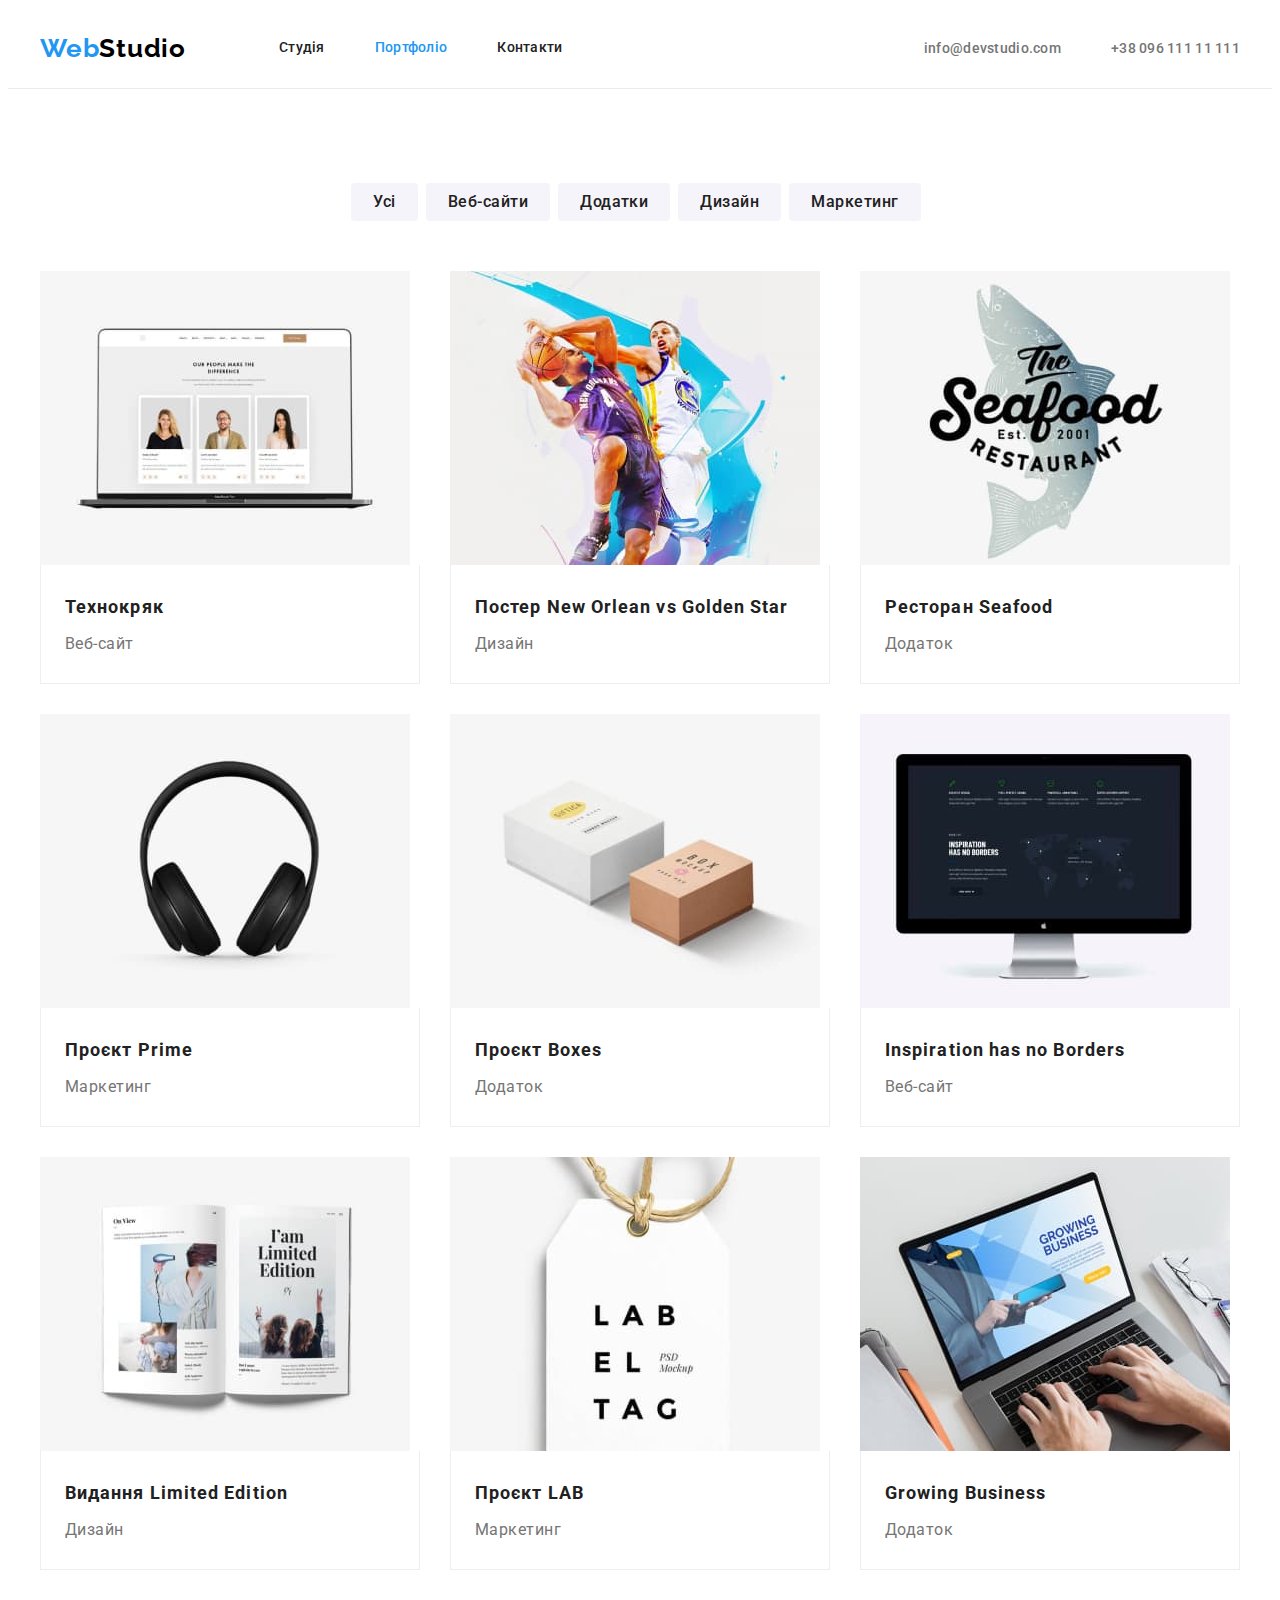
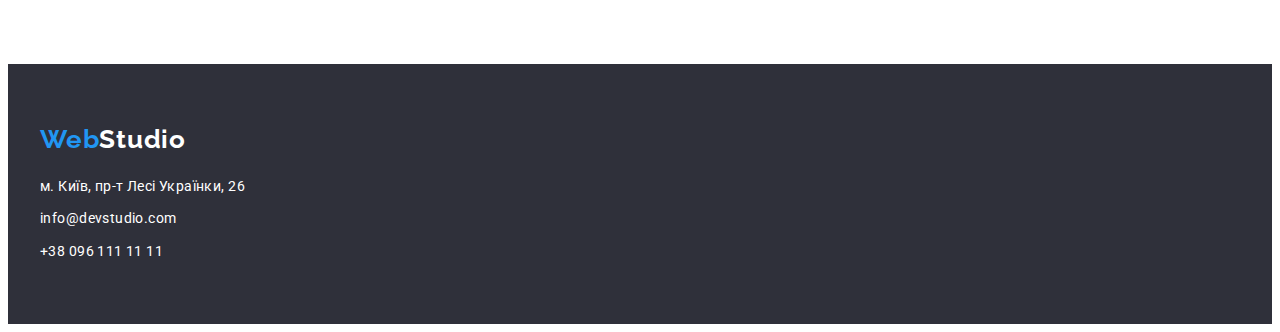
==== portfolio.html @ 35f29883 "Скопированный репозиторий 3" ====
<!DOCTYPE html>
<html lang="uk">

<head>
    <meta charset="UTF-8">
    <meta http-equiv="X-UA-Compatible" content="IE=edge">
    <meta name="viewport" content="width=device-width, initial-scale=1.0">
    <title>Document</title>

 <!-- Fonts -->

    <link rel="preconnect" href="https://fonts.googleapis.com">
    <link rel="preconnect" href="https://fonts.gstatic.com" crossorigin>
    <link href="https://fonts.googleapis.com/css2?family=Raleway:wght@700&family=Roboto:wght@400;500;700;900&display=swap"
        rel="stylesheet">

 <!--Modern-normalize  -->
    
    <link rel="stylesheet" href="https://cdnjs.cloudflare.com/ajax/libs/modern-normalize/1.1.0/modern-normalize.min.css"
        integrity="sha512-wpPYUAdjBVSE4KJnH1VR1HeZfpl1ub8YT/NKx4PuQ5NmX2tKuGu6U/JRp5y+Y8XG2tV+wKQpNHVUX03MfMFn9Q=="
        crossorigin="anonymous" referrerpolicy="no-referrer" />
    
 <!--Custom styles-->

    <link rel="stylesheet" href="./css/styles.css">

</head>

<body>
    <!--Шапка сторінки-->
    <header class="heder line">
        <div class="container main">
            <nav class="navigation">
                <a href="/" lang="en" class="logo link"> <span class="accent">Web</span>Studio</a>
                <ul class="site-nav">
                    <li class="item"><a href="./index.html" class="link">Студія</a></li>
                    <li class="item"><a href="" class="link current">Портфоліо</a></li>
                    <li class="item"><a href="" class="link">Контакти</a></li>
                </ul>
                </nav>
                <ul class="auth-nav">
                    <li class="item">
                        <a href="mailto:info@devstudio.com" class="link">info@devstudio.com </a>
                    </li>
                    <li class="item">
                        <a href="tel:+380961111111" class="link">+38 096 111 11 111</a>
                    </li>
                </ul>
                </div>
                </header>
    <!-- Main -->
    <main>
        <section class="portfolio section">
            <div class="container">
                <h1 hidden>Портфоліо</h1>
                <ul class="portfolio-filter ">
                    <li class="portfolio-item"><button type="button" class="button">Усі</button>
                    <li class="portfolio-item"><button type="button" class="button">Веб-сайти</button>
                    <li class="portfolio-item"><button type="button" class="button">Додатки</button>
                    <li class="portfolio-item"><button type="button" class="button">Дизайн</button>
                    <li class="portfolio-item"><button type="button" class="button">Маркетинг</button>
                </ul>
                <ul class="project-list">
                    <li class="project-item">
                        <a href="" class="link">
                            <img src="./images/portfolio/img(1).jpg" alt="Ноутбук" width="370">
                            <div class="project-infa">
                                <h2 class="project-title">Технокряк</h2>
                                <p class="project-text">Веб-сайт</p>
                            </div>
                        </a>
                    </li>
                    <li class="project-item">
                        <a href="" class="link">
                            <img src="./images/portfolio/img(2).jpg" alt="Гра у баскетбол" width="370" class="project-img">
                            <div class="project-infa">
                                <h2 class="project-title">Постер New Orlean vs Golden Star</h2>
                                <p class="project-text">Дизайн</p>
                            </div>
                        </a>
                    </li>
                    <li class="project-item">
                        <a href="" class="link">
                            <img src="./images/portfolio/img(3).jpg" alt="Серветка" width="370">
                            <div class="project-infa">
                                <h2 class="project-title">Ресторан Seafood</h2>
                                <p class="project-text">Додаток</p>
                            </div>
                        </a>
                    </li>
                    <li class="project-item">
                        <a href="" class="link">
                            <img src="./images/portfolio/img(4).jpg" alt="Навушники" width="370">
                            <div class="project-infa">
                                <h2 class="project-title">Проєкт Prime</h2>
                                <p class="project-text">Маркетинг</p>
                            </div>
                        </a>
                    </li>
                    <li class="project-item">
                        <a href="" class="link">
                            <img src="./images/portfolio/img(5).jpg" alt="Коробки" width="370">
                            <div class="project-infa">
                                <h2 class="project-title">Проєкт Boxes</h2>
                                <p class="project-text">Додаток</p>
                            </div>
                        </a>
                    </li>
                    <li class="project-item">
                        <a href="" class="link">
                            <img src="./images/portfolio/img(6).jpg" alt="Монитор" width="370">
                            <div class="project-infa">
                                <h2 lang="eu" class="project-title">Inspiration has no Borders</h2>
                                <p class="project-text">Веб-сайт</p>
                            </div>
                        </a>
                    </li>
                    <li class="project-item">
                        <a href="" class="link">
                            <img src="./images/portfolio/img(7).jpg" alt="Книга" width="370">
                            <div class="project-infa">
                                <h2 class="project-title">Видання Limited Edition</h2>
                                <p class="project-text">Дизайн</p>
                            </div>
                        </a>
                    </li>
                    <li class="project-item">
                        <a href="" class="link">
                            <img src="./images/portfolio/img(8).jpg" alt="Бірка" width="370">
                            <div class="project-infa">
                                <h2 class="project-title">Проєкт LAB</h2>
                                <p class="project-text">Маркетинг</p>
                            </div>
                        </a>
                    </li>
                    <li class="project-item">
                        <a href="" class="link">
                            <img src="./images/portfolio/img(9).jpg" alt="Робота на ноутбуке" width="370">
                            <div class="project-infa">
                                <h2 lang="eu" class="project-title">Growing Business</h2>
                                <p class="project-text">Додаток</p>
                            </div>
                        </a>
                    </li>
                </ul>
            </div>
        </section>
    </main>
<!--Футер-->
<footer class="footer">
    <div class="container">
        <a href="/" lang="en" class="footer-logo link"><span class="accent">Web</span>Studio</a>
        <address class="footer-adress">
            <p class="footer-text">м. Київ, пр-т Лесі Українки, 26</p>
            <ul class="footer-list">
                <li><a href="mailto:info@devstudio.com" class="footer-item indent link">info@devstudio.com</a></li>
                <li><a href="tel:+380961111111" class="footer-item link">+38 096 111 11 11</a></li>
            </ul>
        </address>
    </div>
</footer>
</body>

</html>
---- css/styles.css ----
/* основной цвет текста (заголовков) #212121 */
/* вторичный цвет текста (параграфов) #757575  */
/* акцент #2196F3 */
/* белый цвет текста #FFFFFF*/

/* основной цвет фона  #F5F5F5*/
/* цвет фона в heder #FFFFFF */
/* цвет фона секция Bg и футер #2F303A */
/* цвет фона секция Склад команды#F5F4FA */

:root {
    --primary-text-color: #212121;
    --text-color: #757575;
    --accent-color: #2196F3;
    --white-color: #FFFFFF;
    --black-color: #000000;

    --background-color: #FFFFFF;
    --background-color-secondary: #F5F4FA;
    --background-color-third: #2F303A;
    --background-color-accent: #2196F3;
    --background-color-aktive: #188CE8;

    --border-portfolio: #EEEEEE;
    --border-line: #ECECEC;
}

body {
 font-family: Roboto, sans-serif;
 color: var(--primary-text-color);
 background-color: var(--background-color);
}
 
/* reset style */

h1,
h2,
h3,
h4,
h5,
h6,
p {
 margin: 0;
}

ul {
 list-style: none;
 padding: 0;
 margin: 0;
}

.link {
 text-decoration: none;
}
 
img {
    display: block;
    max-width: 100%;
    height: auto;
}

.container {
    width: 1200px;
    padding-left: 15px;
    padding-right: 15px;
    margin-left: auto;
    margin-right: auto;

    /* outline: 2px solid blue; */
}

.section {
    padding-top: 94px;
    padding-bottom: 94px;
    /* outline: 2px solid orange; */

}

/*-------------header-------------*/


.heder {
 background-color: var(--background-colorl);
  
}

.line {
 border-bottom: 1px solid var(--border-line);
 
}

.main {
    display: flex;
    align-items: center;
}

/* logo */

.logo {
 margin-right: 93px;
 
 font-family: Raleway;
 font-weight: 700;
 font-size: 26px;
 line-height: 1.19;
 letter-spacing: 0.03em;
 color: var(--black-color);
} 
  
.accent {
 color: var(--accent-color);
}

/* nav */
/* site-nav */

.navigation {
    display: flex;
    align-items: center;
}

.site-nav {
    display: flex;
    align-items: center;
    
}

.site-nav .item:not(:last-child) {
    margin-right: 50px;

}

.site-nav .link {
    display: block;
    padding-top: 32px;
    padding-bottom: 32px;

    font-weight: 500;
    font-size: 14px;
    line-height: 1.14;
    letter-spacing: 0.02em;
    color: var(--primary-text-color);
}

.site-nav .link.current {
 color: var(--accent-color);
}

.site-nav .link:hover,
.site-nav .link:focus {
color: var(--accent-color);

}

/*  auth-nav*/

.auth-nav {
    display: flex;
    align-items: center;
    margin-left: auto;
        
} 

.auth-nav .item:not(:last-child) {
    margin-right: 50px;

}
.auth-nav .link:hover,
.auth-nav .link:focus {
color: var(--accent-color);
}

.auth-nav .link {
       
    font-weight: 500;
    font-size: 14px;
    line-height: 1.14;
    letter-spacing: 0.02em;   
    color: var(--text-color);
}

/*--------------- main-------------- */

/* bg */

.section-bg {
    padding-top: 200px;
    padding-bottom: 200px;
   
    background-color:var(--background-color-third);
 
}
  
.bg {
 text-align: center;
}

.section-bg-title {
    margin-right: auto;
    margin-left: auto;
    margin-bottom: 30px;

    width: 721px;
    font-weight: 900;
    font-size: 44px;
    line-height: 1.36;
    
    letter-spacing: 0.06em;
    text-transform: uppercase;
    color: var(--white-color);

}

.section-bg-button {
    font-family: inherit;
    font-weight: 700;
    font-size: 16px;
    line-height: 1.87;
    letter-spacing: 0.06em;
    cursor: pointer;
    color: var(--white-color);
    background-color: var(--background-color-accent);
    border: none;
    padding: 10px 32px;
    border-radius: 4px;
    min-width: 216px;
    min-height: 50px;
    left: 677px;
    top: 445px;

}

.section-bg-button:hover,
.section-bg-button:focus {
    background-color: var(--background-color-aktive);
    text-shadow: 0px 4px 4px #000000;
       
}

/*  Інформація про сферу діяльності*/

/*  Приховали заголовок*/

.visually-hidden {
  position: absolute;
  white-space: nowrap;
  width: 1px;
  height: 1px;
  overflow: hidden;
  border: 0;
  padding: 0;
  clip: rect(0 0 0 0);
  clip-path: inset(50%);
  margin: -1px;
}


.activity-section {
    padding-top: 94px;
    
}


.activity-list {
    display: flex;
    
}

.activity-item {
    flex-basis: calc((100% - 90px) / 4);
    margin-right: 30px;
    margin-bottom: 30px;
}


.activity-item:nth-child(4n) {
    margin-right: 0px;
}

.activity-item:nth-last-child(-n+4) {
    margin-bottom: 0px;
}


.activity-title {
    margin-bottom: 10px;

    font-size: 14px;
    line-height: 1.14;
    letter-spacing: 0.03em;
    text-transform: uppercase;
}    

.activity-text {
    font-size: 14px;
    line-height: 24px;
    letter-spacing: 0.03em;
    color: var(--text-color);
}

/* сфера діяльності */

.work-section {
 padding-bottom: 94px;
}

.work-list {
    display: flex;
    flex-wrap: wrap;
    gap: 30px;

}

.work-item {
    flex-basis: calc((100% - 60px) / 3);
    
}

.work-title, .team-title {
    margin-bottom: 50px;

    font-size: 36px;
    line-height: 1.16;
    text-align: center;
    letter-spacing: 0.03em;
}


/* Склад команды */

.team-box {
    display: flex;
    flex-wrap: wrap;
    gap: 30px;
}

.box {
    text-align: center;
    padding: 30px;
}
.team-list {
 flex-basis: calc((100% - 90px) / 4);
}

.team-section {
 background-color: var(--background-color-secondary);
}

.team-list {
    background-color: var(--background-color);
}

.team-subtitle {
    margin-bottom: 10px;

    font-weight: 500;
    font-size: 16px;
    line-height: 1.18;  
    
    letter-spacing: 0.03em;
    
}

.team-text {
    font-size: 16px;
    line-height: 1.18;
    text-align: center;
    letter-spacing: 0.03em;
    color: var(--text-color);
}

/* footer */

.footer {
    padding-top: 60px;
    padding-bottom: 60px;

    background-color: var(--background-color-third);

}

.footer .footer-logo {
    margin-bottom: 20px;
    display: block;
    font-family: 'Raleway';
    font-weight: 700;
    font-size: 26px;
    line-height: 1.19;
    letter-spacing: 0.03em;
    color: var(--white-color);
}


.footer-adress {
    font-style: normal;
}

.footer .footer-text {
    margin-bottom: 9px;

    font-size: 14px;
    line-height: 1.71;
    letter-spacing: 0.03em;
    color: var(--white-color);
}

.footer-list .footer-item {
    display: block;
    
    font-style: normal;
    font-weight: 400;
    font-size: 14px;
    line-height: 1.71;         
    letter-spacing: 0.03em;
    color: var(--white-color);
  
}

.indent {
margin-bottom: 9px;
}

.footer-list .footer-item:hover,
.footer-list .footer-item:focus {
    color: var(--accent-color);
} */



/*----------------------Портфоліо------------------ */

/* section-portfolio */

.portfolio {
 background-color: var(--background-color);
 padding-top: 100px;
 padding-bottom: 94px;
}

/*button*/
.portfolio-filter {
    display: flex;
    align-items: center;
    margin-bottom: 50px;
    justify-content: center;
  
}

.portfolio-item {
 margin-right: 8px;
 
}

.portfolio-filter .button {
    padding-top: 6px;
    padding-bottom: 6px;
    padding-left: 22px;
    padding-right: 22px;
    display: block;


    font-family: 'Roboto';
    font-weight: 500;
    font-size: 16px;
    line-height: 1.62;    
    text-align: center;
    letter-spacing: 0.03em;
    color: var(--primary-text-color);
    background-color: var(--background-color-secondary);
    border-radius: 4px;
    border: none;
    cursor: pointer;
}

.portfolio-filter .button:hover,
.portfolio-filter .button:focus {
 color: var(--white-color);
 background-color: var(--accent-color);
}

.project-list {
    display: flex;
    flex-wrap: wrap;
    gap: 30px;
}

.project-item {
    flex-basis: calc((100% - 60px) / 3);
}

.project-infa {
    padding: 24px;
    border-left: 1px solid var(--border-portfolio);
    border-right: 1px solid var(--border-portfolio);
    border-bottom: 1px solid var(--border-portfolio);
}


.project-title {
    font-size: 18px;
    line-height: 2;
    letter-spacing: 0.06em;
    color: var(--primary-text-color);
    margin-bottom: 4px;
}

.project-text {
    font-size: 16px;
    line-height: 1.87;
    letter-spacing: 0.03em;
    color: var(--text-color);
    
}
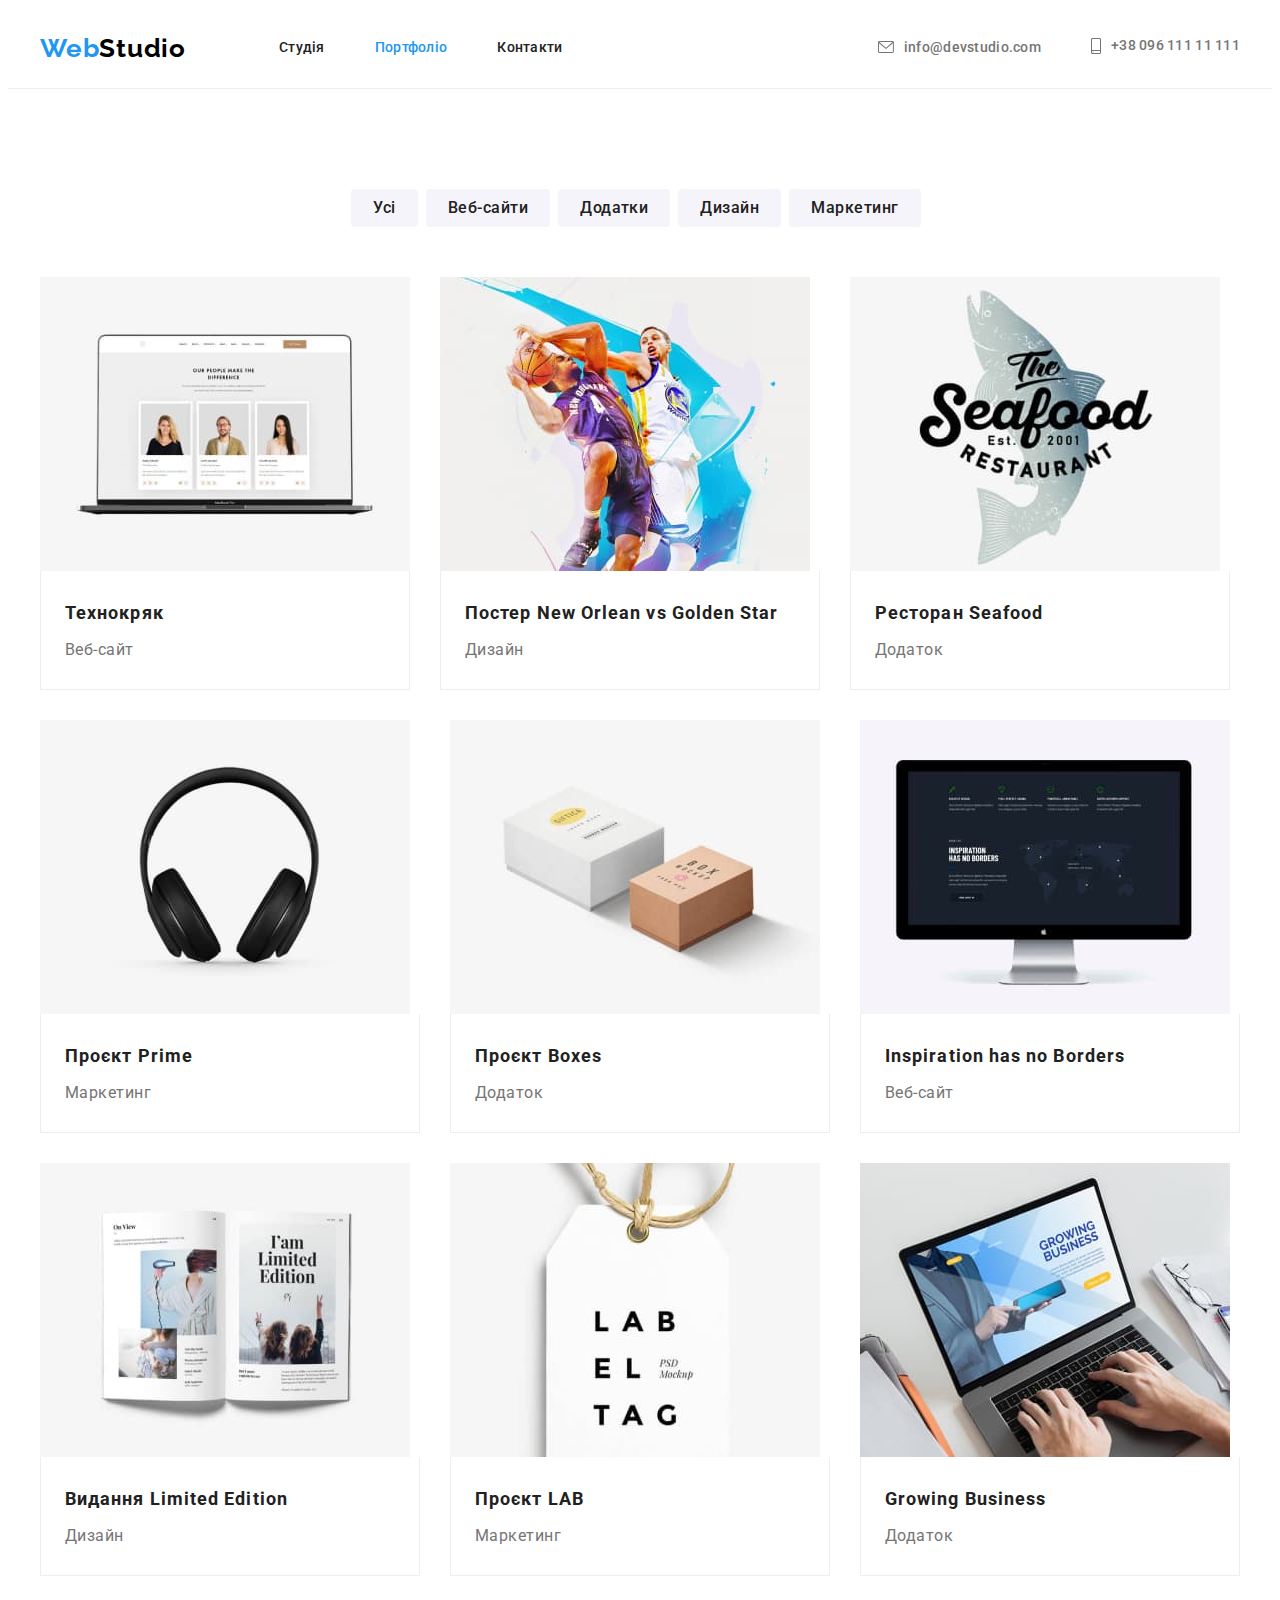
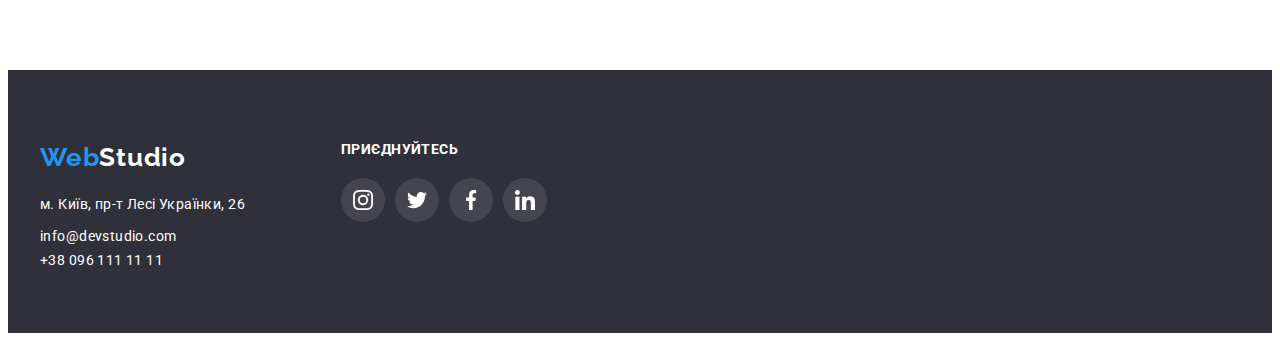
==== commit 557bdd0c: "Для сдачи" ====
--- a/portfolio.html
+++ b/portfolio.html
@@ -39,12 +39,20 @@
                 </ul>
                 </nav>
                 <ul class="auth-nav">
-                    <li class="item">
-                        <a href="mailto:info@devstudio.com" class="link">info@devstudio.com </a>
-                    </li>
-                    <li class="item">
-                        <a href="tel:+380961111111" class="link">+38 096 111 11 111</a>
-                    </li>
+                <li class="item">
+                    <a href="mailto:info@devstudio.com" class="link envelope">
+                        <svg class="envelope-icon" width="16" height="12">
+                            <use href="./images/icons.svg#icon-envelope"></use>
+                        </svg>
+                        info@devstudio.com </a>
+                </li>
+                <li class="item">
+                    <a href="tel:+380961111111" class="link smartphone">
+                        <svg class="smartphone-icon" width="10" height="16">
+                            <use href="./images/icons.svg#icon-smartphone"></use>
+                        </svg>
+                        +38 096 111 11 111</a>
+                </li>
                 </ul>
                 </div>
                 </header>
@@ -61,15 +69,17 @@
                     <li class="portfolio-item"><button type="button" class="button">Маркетинг</button>
                 </ul>
                 <ul class="project-list">
-                    <li class="project-item">
-                        <a href="" class="link">
-                            <img src="./images/portfolio/img(1).jpg" alt="Ноутбук" width="370">
-                            <div class="project-infa">
-                                <h2 class="project-title">Технокряк</h2>
-                                <p class="project-text">Веб-сайт</p>
-                            </div>
-                        </a>
-                    </li>
+                    <atticle class="project-cart">
+                        <li class="project-item">
+                            <a href="" class="link">
+                                <img src="./images/portfolio/img(1).jpg" alt="Ноутбук" width="370">
+                                <div class="project-infa">
+                                    <h2 class="project-title">Технокряк</h2>
+                                    <p class="project-text">Веб-сайт</p>
+                                </div>
+                            </a>
+                        </li>
+                    </atticle>
                     <li class="project-item">
                         <a href="" class="link">
                             <img src="./images/portfolio/img(2).jpg" alt="Гра у баскетбол" width="370" class="project-img">
@@ -148,15 +158,57 @@
     </main>
 <!--Футер-->
 <footer class="footer">
-    <div class="container">
-        <a href="/" lang="en" class="footer-logo link"><span class="accent">Web</span>Studio</a>
-        <address class="footer-adress">
-            <p class="footer-text">м. Київ, пр-т Лесі Українки, 26</p>
-            <ul class="footer-list">
-                <li><a href="mailto:info@devstudio.com" class="footer-item indent link">info@devstudio.com</a></li>
-                <li><a href="tel:+380961111111" class="footer-item link">+38 096 111 11 11</a></li>
+    <div class="footer-container container">
+        <div class="footer-left">
+            <a href="/" lang="en" class="footer-logo link"><span class="accent">Web</span>Studio</a>
+            <address class="footer-adress">
+                <p class="footer-text">м. Київ, пр-т Лесі Українки, 26</p>
+                <ul class="footer-list">
+                    <li><a href="mailto:info@devstudio.com" class="footer-item indent link">info@devstudio.com</a></li>
+                    <li><a href="tel:+380961111111" class="footer-item link">+38 096 111 11 11</a></li>
+                </ul>
+            </address>
+        </div>
+
+        <div class="footer-right">
+            <p class="footer-social">приєднуйтесь</p>
+            <ul class="footer-social-list">
+                <li class="footer-social-item">
+                    <a class="footer-social-link link" href="https://www.instagram.com" target="_blank"
+                        rel="noopener noreferrer" aria-label="instagram">
+                        <svg class="social-icon" width="20" height="20">
+                            <use href="./images/icons.svg#icon-instagram"></use>
+                        </svg>
+                    </a>
+                </li>
+                <li class="footer-social-item">
+                    <a class="footer-social-link link" href="https://twitter.com" target="_blank"
+                        rel="noopener noreferrer" aria-label="twitter">
+                        <svg class="social-icon" width="20" height="20">
+                            <use href="./images/icons.svg#icon-twitter"></use>
+                        </svg>
+                    </a>
+                </li>
+                <li class="footer-social-item">
+                    <a class="footer-social-link link" href="https://www.facebook.com" target="_blank"
+                        rel="noopener noreferrer" aria-label="facebook">
+                        <svg class="social-icon" width="20" height="20">
+                            <use href="./images/icons.svg#icon-facebook"></use>
+                        </svg>
+                    </a>
+                </li>
+                <li class="footer-social-item">
+                    <a class="footer-social-link link" href="https://www.linkedin.com" target="_blank"
+                        rel="noopener noreferrer" aria-label="linkedin">
+                        <svg class="social-icon" width="20" height="20">
+                            <use href="./images/icons.svg#icon-linkedin"></use>
+                        </svg>
+                    </a>
+                </li>
             </ul>
-        </address>
+
+
+        </div>
     </div>
 </footer>
 </body>
--- a/css/styles.css
+++ b/css/styles.css
@@ -171,7 +171,10 @@
 }
 
 .auth-nav .link {
-       
+    display: inline-flex;
+    align-items: center;
+    color: currentColor;
+
     font-weight: 500;
     font-size: 14px;
     line-height: 1.14;
@@ -179,6 +182,38 @@
     color: var(--text-color);
 }
 
+.envelope-icon, .smartphone-icon {
+    margin-right: 10px;
+    fill: currentColor;
+
+}
+
+/* .smartphone-icon {
+    margin-right: 10px;
+} */
+
+/* .auth-nav .link.envelope::before{
+    display: inline-flex;
+    content: " ";
+    width: 16px;
+    height: 12px;
+    background-size: contain;
+    background-image: url(../images/icons.svg/envelope.svg);
+    margin-right: 10px;
+
+}
+
+.auth-nav .link.smartphone::before {
+    content: " ";
+    width: 10px;
+    height: 16px;
+    background-size: contain;
+    
+    background-image: url(../images/icons.svg/smartphone.svg);
+    margin-right: 10px;
+
+
+} */
 /*--------------- main-------------- */
 
 /* bg */
@@ -187,7 +222,21 @@
     padding-top: 200px;
     padding-bottom: 200px;
    
-    background-color:var(--background-color-third);
+    max-width: 1600px;
+    margin-left: auto;
+    margin-right: auto;
+
+    background-color:#C4C4C4;
+    background-image: linear-gradient(
+    to right,
+    rgba(47, 48, 58, 0.4), rgba(47, 48, 58, 0.4)),
+    url(../images/section-bg/Img.jpg);
+           
+    background-repeat: no-repeat;
+    background-position: center;
+
+    margin-left: auto;
+    margin-right: auto;
  
 }
   
@@ -267,6 +316,9 @@
 }
 
 .activity-item {
+    display: block
+    vertical-aling: middle;
+
     flex-basis: calc((100% - 90px) / 4);
     margin-right: 30px;
     margin-bottom: 30px;
@@ -281,6 +333,16 @@
     margin-bottom: 0px;
 }
 
+.activity-icons {
+    display: flex;
+    justify-content: center;
+    padding-top: 25px;
+    padding-bottom: 25px;
+    background-color: #F5F4FA;
+    margin-bottom: 30px;
+
+}
+
 
 .activity-title {
     margin-bottom: 10px;
@@ -332,6 +394,7 @@
     display: flex;
     flex-wrap: wrap;
     gap: 30px;
+    
 }
 
 .box {
@@ -340,6 +403,7 @@
 }
 .team-list {
  flex-basis: calc((100% - 90px) / 4);
+  
 }
 
 .team-section {
@@ -348,15 +412,17 @@
 
 .team-list {
     background-color: var(--background-color);
-}
-
+    box-shadow: 0 2px 1px 0 rgba(0, 0, 0, 0.2);
+    box-shadow: 0 1px 1px 0 rgba(0, 0, 0, 0.14);
+    box-shadow: 0 1px 3px 0 rgba(0, 0, 0, 0.12);
+
+}
 .team-subtitle {
     margin-bottom: 10px;
 
     font-weight: 500;
     font-size: 16px;
     line-height: 1.18;  
-    
     letter-spacing: 0.03em;
     
 }
@@ -367,19 +433,115 @@
     text-align: center;
     letter-spacing: 0.03em;
     color: var(--text-color);
+    margin-bottom: 16px;
+}
+
+.social-list {
+    display: flex;
+    justify-content: center;
+    align-items: center;
+    gap: 10px;
+}
+
+.social-link {
+    display: flex;
+    justify-content: center;
+    align-items: center;
+    width: 44px;
+    height: 44px;
+    border-radius: 50%;
+    background-color: #FFFFFF;
+    color: #AFB1B8;
+}
+
+
+.social-icon {
+    fill: currentColor;
+}
+
+
+.social-link:focus,
+.social-link:hover {
+    color:#FFFFFF;
+    background-color: #188CE8;
+}
+
+/*  Постійні клієнти*/
+
+.clients-title {
+    font-size: 36px;
+    line-height: 1.17;
+    text-align: center;
+    letter-spacing: 0.03em;
+    margin-bottom: 50px;
+
+}
+.clients-list {
+   display: flex;
+   justify-content: center;
+   align-items: center;
+   gap: 30px;
+}
+
+.clients-item {
+   display: flex;
+   justify-content: center;
+   align-items: center;
+   padding-top: 16px;
+   padding-right: 32px;
+   padding-bottom: 16px;
+   padding-left: 32px;
+   border: 1px solid #AFB1B8;
+       
+} 
+
+.clients-link {
+    display: inline-flex;
+    justify-content: center;
+    align-items: center;
+    width: 106px;
+    height: 60px;
+    color: #AFB1B8;
+       
+}
+
+.clients-icon {
+    fill: currentColor;
+}
+
+.clients-link:hover,
+.clients-link:focus {
+    color: #2196F3;
+       
+}
+
+.clients-item:hover,
+.clients-item:focus {
+    border-color: #188CE8;
 }
 
 /* footer */
 
 .footer {
-    padding-top: 60px;
+    padding-top: 72px;
     padding-bottom: 60px;
-
     background-color: var(--background-color-third);
 
 }
 
-.footer .footer-logo {
+.footer-left {
+ width: 231px;
+ margin-right: 70px;
+} 
+
+.footer-container {
+    display: flex;
+    
+}
+
+.footer-logo {
+    display: flex;
+    align-items: baseline;
     margin-bottom: 20px;
     display: block;
     font-family: 'Raleway';
@@ -393,6 +555,7 @@
 
 .footer-adress {
     font-style: normal;
+   
 }
 
 .footer .footer-text {
@@ -416,15 +579,49 @@
   
 }
 
-.indent {
-margin-bottom: 9px;
-}
-
 .footer-list .footer-item:hover,
 .footer-list .footer-item:focus {
     color: var(--accent-color);
-} */
-
+} 
+
+.footer-social {
+    font-weight: 700;
+    font-size: 14px;
+    line-height: 1.14;
+    letter-spacing: 0.03em;
+    text-transform: uppercase;
+    color: #FFFFFF;
+    margin-bottom: 20px;
+    
+}
+
+.footer-social-list {
+    display: flex;
+    justify-content: center;
+    align-items: center;
+    gap: 10px;
+}
+
+.footer-social-link {
+    display: flex;
+    justify-content: center;
+    align-items: center;
+    width: 44px;
+    height: 44px;
+    border-radius: 50%;
+    background-color: #FFFFFF1A;
+    color: #FFFFFF;
+}
+
+.footer-social-icon {
+ color: currentColor;
+    
+}
+
+.footer-social-link:focus,
+.footer-social-link:hover {
+    background-color: #188CE8;
+}
 
 
 /*----------------------Портфоліо------------------ */
@@ -449,6 +646,12 @@
 .portfolio-item {
  margin-right: 8px;
  
+}
+
+.portfolio-item:hover,
+.portfolio-item:focus {
+    box-shadow: 0 2px 2px 0 rgba(0, 0, 0, 0.12);
+    box-shadow: 0 1px 2px 0 rgba(0, 0, 0, 0.08);
 }
 
 .portfolio-filter .button {
@@ -458,7 +661,6 @@
     padding-right: 22px;
     display: block;
 
-
     font-family: 'Roboto';
     font-weight: 500;
     font-size: 16px;
@@ -486,6 +688,12 @@
 
 .project-item {
     flex-basis: calc((100% - 60px) / 3);
+
+}
+.project-item:hover,  
+.project-item:focus {
+    box-shadow: 1px 4px 6px 0 rgba(0, 0, 0, 0.16);
+    box-shadow: 0 4px 0 0 rgba(0, 0, 0, 0.06);
 }
 
 .project-infa {
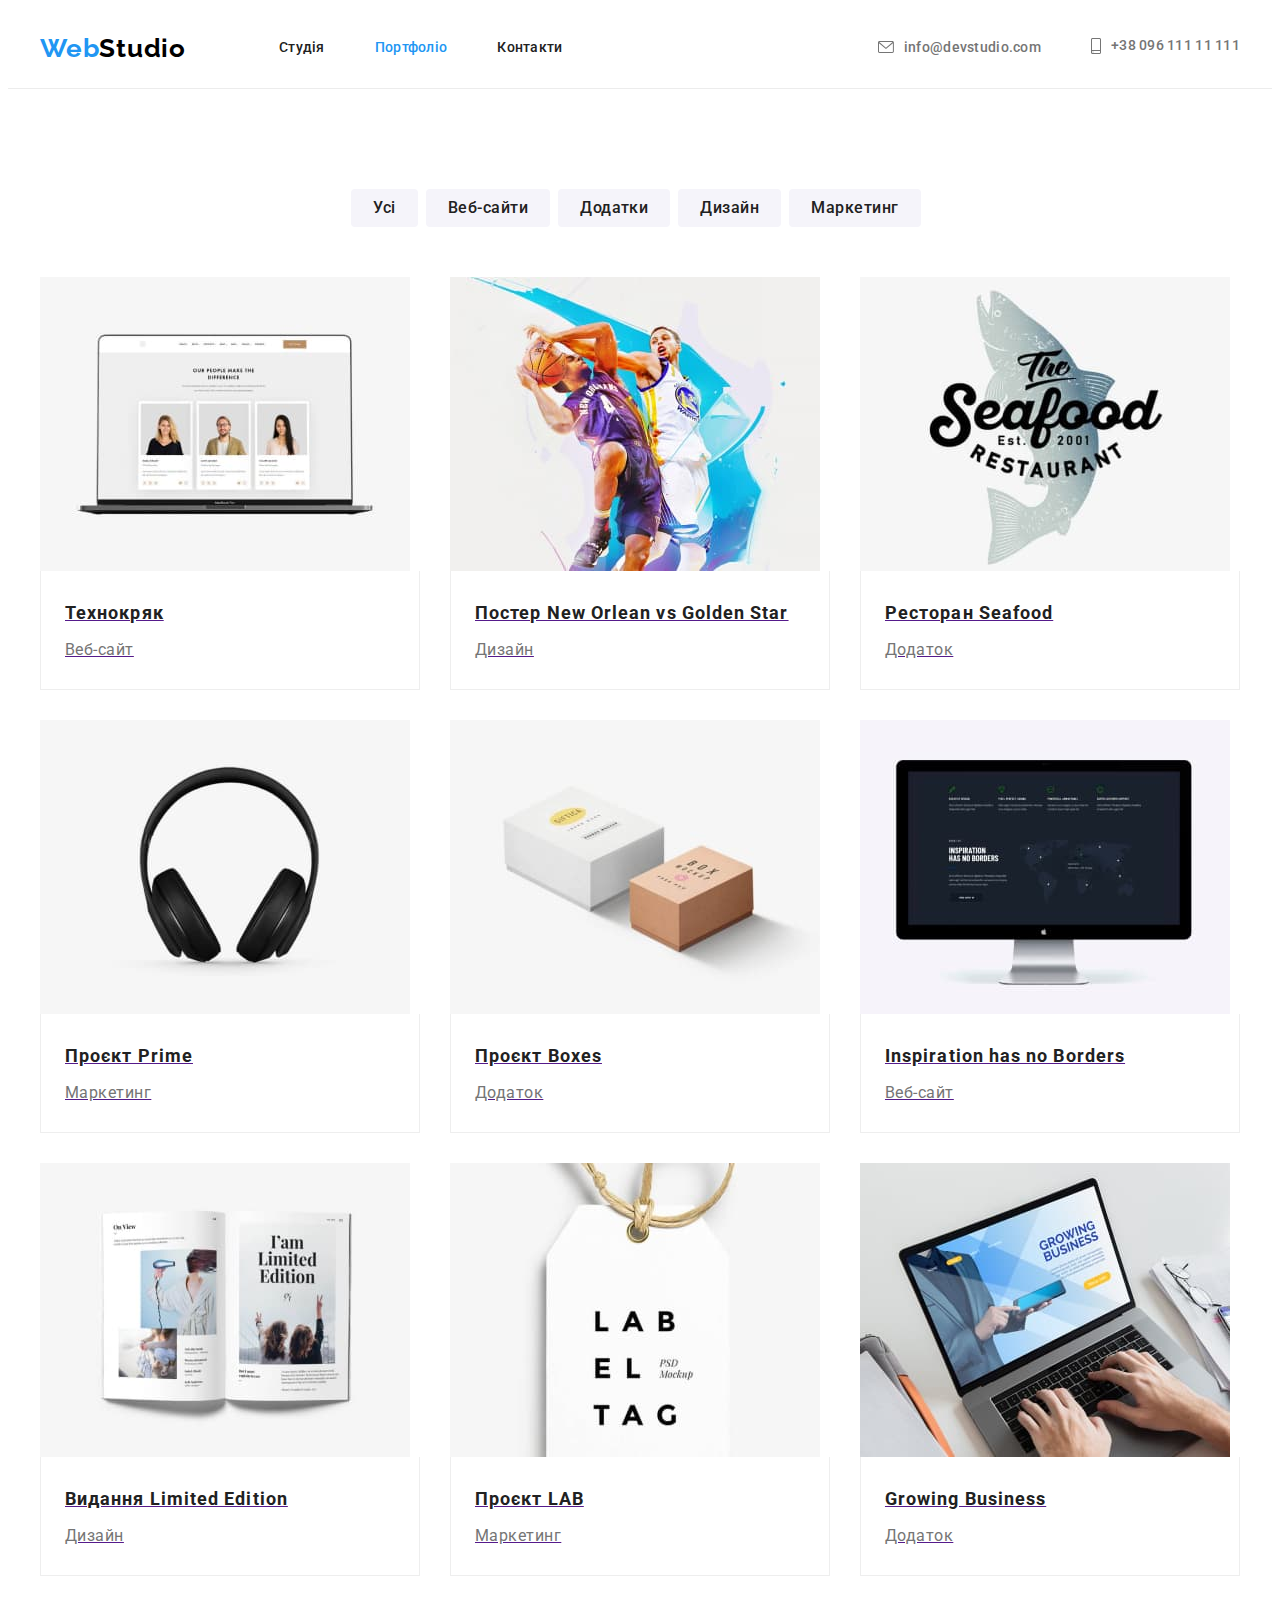
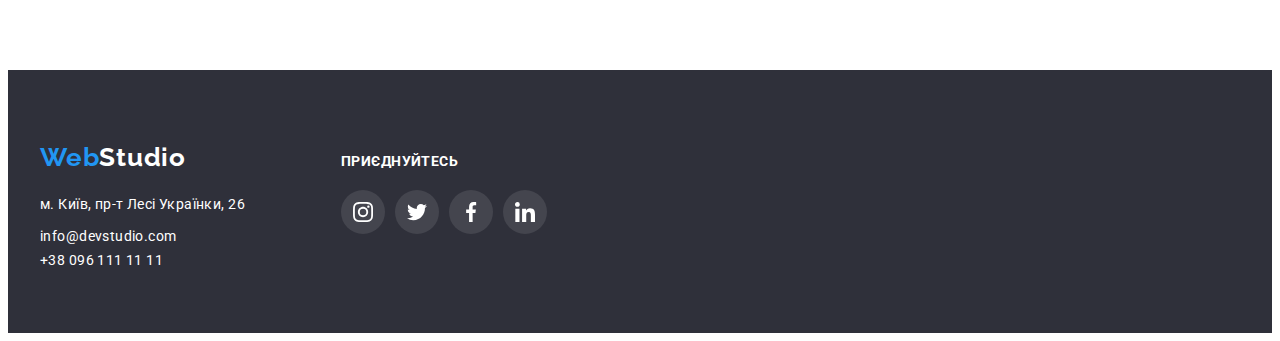
==== commit 13f9c9e0: "Hover на project-link" ====
--- a/portfolio.html
+++ b/portfolio.html
@@ -69,19 +69,17 @@
                     <li class="portfolio-item"><button type="button" class="button">Маркетинг</button>
                 </ul>
                 <ul class="project-list">
-                    <atticle class="project-cart">
-                        <li class="project-item">
-                            <a href="" class="link">
+                    <li class="project-item">
+                            <a href="" class="project-link">
                                 <img src="./images/portfolio/img(1).jpg" alt="Ноутбук" width="370">
                                 <div class="project-infa">
                                     <h2 class="project-title">Технокряк</h2>
                                     <p class="project-text">Веб-сайт</p>
                                 </div>
                             </a>
-                        </li>
-                    </atticle>
-                    <li class="project-item">
-                        <a href="" class="link">
+                    </li>
+                    <li class="project-item">
+                        <a href="" class="project-link">
                             <img src="./images/portfolio/img(2).jpg" alt="Гра у баскетбол" width="370" class="project-img">
                             <div class="project-infa">
                                 <h2 class="project-title">Постер New Orlean vs Golden Star</h2>
@@ -90,7 +88,7 @@
                         </a>
                     </li>
                     <li class="project-item">
-                        <a href="" class="link">
+                        <a href="" class="project-link">
                             <img src="./images/portfolio/img(3).jpg" alt="Серветка" width="370">
                             <div class="project-infa">
                                 <h2 class="project-title">Ресторан Seafood</h2>
@@ -99,7 +97,7 @@
                         </a>
                     </li>
                     <li class="project-item">
-                        <a href="" class="link">
+                        <a href="" class="project-link">
                             <img src="./images/portfolio/img(4).jpg" alt="Навушники" width="370">
                             <div class="project-infa">
                                 <h2 class="project-title">Проєкт Prime</h2>
@@ -108,7 +106,7 @@
                         </a>
                     </li>
                     <li class="project-item">
-                        <a href="" class="link">
+                        <a href="" class="project-link">
                             <img src="./images/portfolio/img(5).jpg" alt="Коробки" width="370">
                             <div class="project-infa">
                                 <h2 class="project-title">Проєкт Boxes</h2>
@@ -117,7 +115,7 @@
                         </a>
                     </li>
                     <li class="project-item">
-                        <a href="" class="link">
+                        <a href="" class="project-link">
                             <img src="./images/portfolio/img(6).jpg" alt="Монитор" width="370">
                             <div class="project-infa">
                                 <h2 lang="eu" class="project-title">Inspiration has no Borders</h2>
@@ -126,7 +124,7 @@
                         </a>
                     </li>
                     <li class="project-item">
-                        <a href="" class="link">
+                        <a href="" class="project-link">
                             <img src="./images/portfolio/img(7).jpg" alt="Книга" width="370">
                             <div class="project-infa">
                                 <h2 class="project-title">Видання Limited Edition</h2>
@@ -135,7 +133,7 @@
                         </a>
                     </li>
                     <li class="project-item">
-                        <a href="" class="link">
+                        <a href="" class="project-link">
                             <img src="./images/portfolio/img(8).jpg" alt="Бірка" width="370">
                             <div class="project-infa">
                                 <h2 class="project-title">Проєкт LAB</h2>
@@ -144,7 +142,7 @@
                         </a>
                     </li>
                     <li class="project-item">
-                        <a href="" class="link">
+                        <a href="" class="project-link">
                             <img src="./images/portfolio/img(9).jpg" alt="Робота на ноутбуке" width="370">
                             <div class="project-infa">
                                 <h2 lang="eu" class="project-title">Growing Business</h2>
--- a/css/styles.css
+++ b/css/styles.css
@@ -487,22 +487,18 @@
    display: flex;
    justify-content: center;
    align-items: center;
-   padding-top: 16px;
-   padding-right: 32px;
-   padding-bottom: 16px;
-   padding-left: 32px;
-   border: 1px solid #AFB1B8;
-       
+   gap: 30px;
+         
 } 
 
 .clients-link {
-    display: inline-flex;
+    display: flex;
     justify-content: center;
     align-items: center;
-    width: 106px;
-    height: 60px;
+    width: 170px;
+    height: 92px;
     color: #AFB1B8;
-       
+    border: 1px solid #AFB1B8;
 }
 
 .clients-icon {
@@ -512,13 +508,10 @@
 .clients-link:hover,
 .clients-link:focus {
     color: #2196F3;
+    border-color: #188CE8;
        
 }
 
-.clients-item:hover,
-.clients-item:focus {
-    border-color: #188CE8;
-}
 
 /* footer */
 
@@ -584,6 +577,10 @@
     color: var(--accent-color);
 } 
 
+.footer-right {
+    padding-top: 12px;
+}
+
 .footer-social {
     font-weight: 700;
     font-size: 14px;
@@ -646,12 +643,6 @@
 .portfolio-item {
  margin-right: 8px;
  
-}
-
-.portfolio-item:hover,
-.portfolio-item:focus {
-    box-shadow: 0 2px 2px 0 rgba(0, 0, 0, 0.12);
-    box-shadow: 0 1px 2px 0 rgba(0, 0, 0, 0.08);
 }
 
 .portfolio-filter .button {
@@ -674,10 +665,11 @@
     cursor: pointer;
 }
 
-.portfolio-filter .button:hover,
-.portfolio-filter .button:focus {
+.portfolio-item .button:hover,
+.portfolio-item .button:focus {
  color: var(--white-color);
  background-color: var(--accent-color);
+ box-shadow: 0 4px 4px 0 rgba(0, 0, 0, 0.25);
 }
 
 .project-list {
@@ -690,11 +682,21 @@
     flex-basis: calc((100% - 60px) / 3);
 
 }
-.project-item:hover,  
+/* .project-item:hover,  
 .project-item:focus {
-    box-shadow: 1px 4px 6px 0 rgba(0, 0, 0, 0.16);
-    box-shadow: 0 4px 0 0 rgba(0, 0, 0, 0.06);
-}
+    box-shadow: 0 1px 1px 0 rgba(0, 0, 0, 0.12);
+    box-shadow: 0 4px 4px 0 rgba(0, 0, 0, 0.06);
+    box-shadow: 1 4px 6px 0 rgba(0, 0, 0, 0.16);
+} */
+
+.project-link:hover,
+.project-link:focus {
+    box-shadow: 0 1px 1px 0 rgba(0, 0, 0, 0.12);
+    box-shadow: 0 4px 4px 0 rgba(0, 0, 0, 0.06);
+    box-shadow: 1 4px 6px 0 rgba(0, 0, 0, 0.16);
+
+}
+
 
 .project-infa {
     padding: 24px;
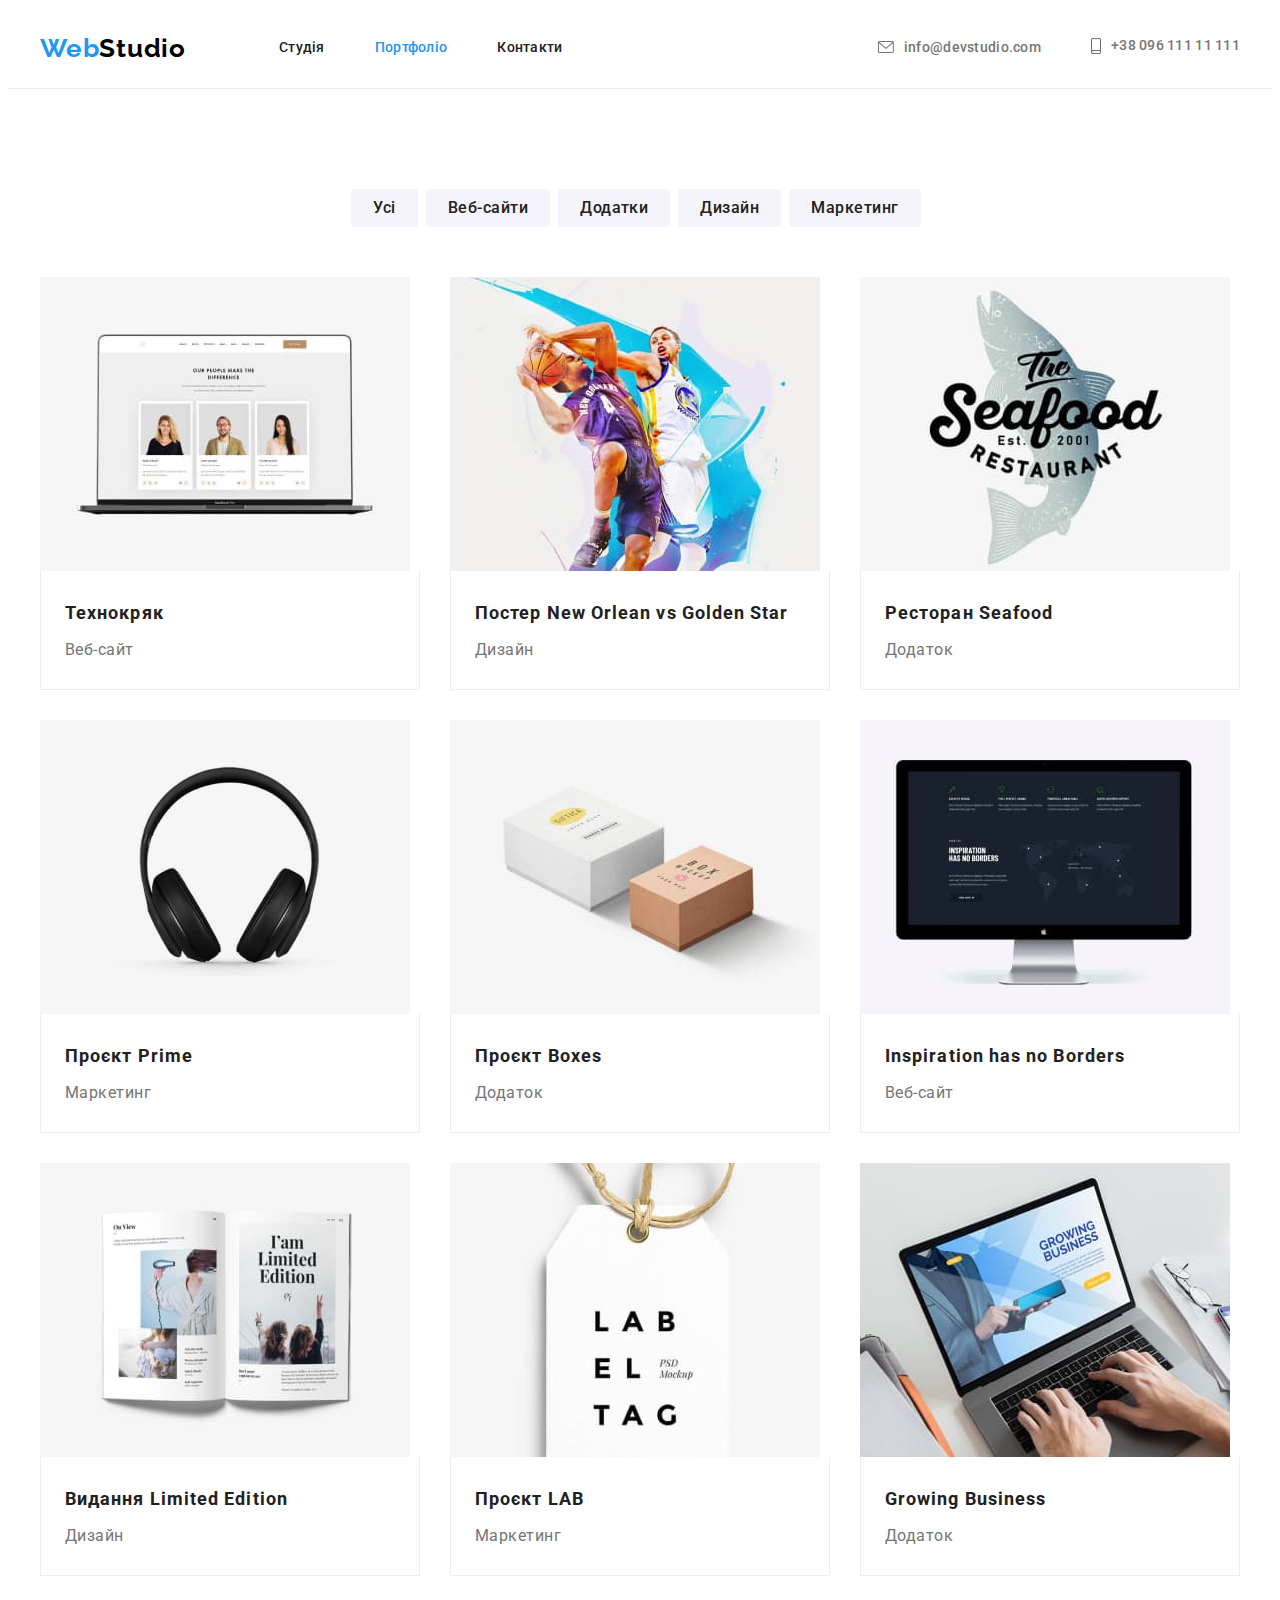
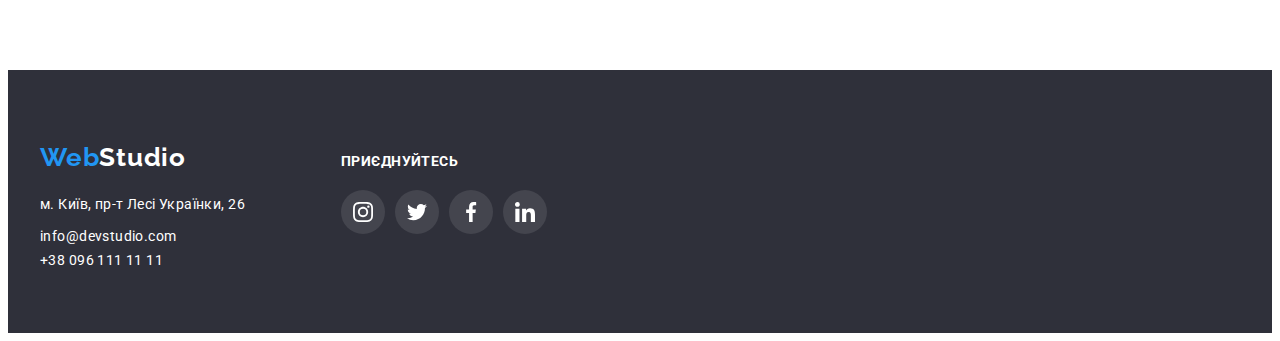
==== commit 0a1b7f39: "Готовая работа goit-markup-hw-04 после доработки в секции портфолио" ====
--- a/portfolio.html
+++ b/portfolio.html
@@ -70,7 +70,7 @@
                 </ul>
                 <ul class="project-list">
                     <li class="project-item">
-                            <a href="" class="project-link">
+                            <a href="" class="project-link link">
                                 <img src="./images/portfolio/img(1).jpg" alt="Ноутбук" width="370">
                                 <div class="project-infa">
                                     <h2 class="project-title">Технокряк</h2>
@@ -79,7 +79,7 @@
                             </a>
                     </li>
                     <li class="project-item">
-                        <a href="" class="project-link">
+                        <a href="" class="project-link link">
                             <img src="./images/portfolio/img(2).jpg" alt="Гра у баскетбол" width="370" class="project-img">
                             <div class="project-infa">
                                 <h2 class="project-title">Постер New Orlean vs Golden Star</h2>
@@ -88,7 +88,7 @@
                         </a>
                     </li>
                     <li class="project-item">
-                        <a href="" class="project-link">
+                        <a href="" class="project-link link">
                             <img src="./images/portfolio/img(3).jpg" alt="Серветка" width="370">
                             <div class="project-infa">
                                 <h2 class="project-title">Ресторан Seafood</h2>
@@ -97,7 +97,7 @@
                         </a>
                     </li>
                     <li class="project-item">
-                        <a href="" class="project-link">
+                        <a href="" class="project-link link">
                             <img src="./images/portfolio/img(4).jpg" alt="Навушники" width="370">
                             <div class="project-infa">
                                 <h2 class="project-title">Проєкт Prime</h2>
@@ -106,7 +106,7 @@
                         </a>
                     </li>
                     <li class="project-item">
-                        <a href="" class="project-link">
+                        <a href="" class="project-link link">
                             <img src="./images/portfolio/img(5).jpg" alt="Коробки" width="370">
                             <div class="project-infa">
                                 <h2 class="project-title">Проєкт Boxes</h2>
@@ -115,7 +115,7 @@
                         </a>
                     </li>
                     <li class="project-item">
-                        <a href="" class="project-link">
+                        <a href="" class="project-link link">
                             <img src="./images/portfolio/img(6).jpg" alt="Монитор" width="370">
                             <div class="project-infa">
                                 <h2 lang="eu" class="project-title">Inspiration has no Borders</h2>
@@ -124,7 +124,7 @@
                         </a>
                     </li>
                     <li class="project-item">
-                        <a href="" class="project-link">
+                        <a href="" class="project-link link">
                             <img src="./images/portfolio/img(7).jpg" alt="Книга" width="370">
                             <div class="project-infa">
                                 <h2 class="project-title">Видання Limited Edition</h2>
@@ -133,7 +133,7 @@
                         </a>
                     </li>
                     <li class="project-item">
-                        <a href="" class="project-link">
+                        <a href="" class="project-link link">
                             <img src="./images/portfolio/img(8).jpg" alt="Бірка" width="370">
                             <div class="project-infa">
                                 <h2 class="project-title">Проєкт LAB</h2>
@@ -142,7 +142,7 @@
                         </a>
                     </li>
                     <li class="project-item">
-                        <a href="" class="project-link">
+                        <a href="" class="project-link link">
                             <img src="./images/portfolio/img(9).jpg" alt="Робота на ноутбуке" width="370">
                             <div class="project-infa">
                                 <h2 lang="eu" class="project-title">Growing Business</h2>
--- a/css/styles.css
+++ b/css/styles.css
@@ -148,7 +148,7 @@
 
 .site-nav .link:hover,
 .site-nav .link:focus {
-color: var(--accent-color);
+ color: var(--accent-color);
 
 }
 
@@ -316,9 +316,8 @@
 }
 
 .activity-item {
-    display: block
-    vertical-aling: middle;
-
+    display: block;
+    
     flex-basis: calc((100% - 90px) / 4);
     margin-right: 30px;
     margin-bottom: 30px;
@@ -682,18 +681,16 @@
     flex-basis: calc((100% - 60px) / 3);
 
 }
-/* .project-item:hover,  
-.project-item:focus {
-    box-shadow: 0 1px 1px 0 rgba(0, 0, 0, 0.12);
-    box-shadow: 0 4px 4px 0 rgba(0, 0, 0, 0.06);
-    box-shadow: 1 4px 6px 0 rgba(0, 0, 0, 0.16);
-} */
+
+.project-link {
+    display: block;
+}
 
 .project-link:hover,
 .project-link:focus {
-    box-shadow: 0 1px 1px 0 rgba(0, 0, 0, 0.12);
-    box-shadow: 0 4px 4px 0 rgba(0, 0, 0, 0.06);
-    box-shadow: 1 4px 6px 0 rgba(0, 0, 0, 0.16);
+    box-shadow: 0 1px 1px rgba(0, 0, 0, 0.12);
+    box-shadow: 0 4px 4px rgba(0, 0, 0, 0.06);
+    box-shadow: 1 4px 6px rgba(0, 0, 0, 0.16);
 
 }
 
